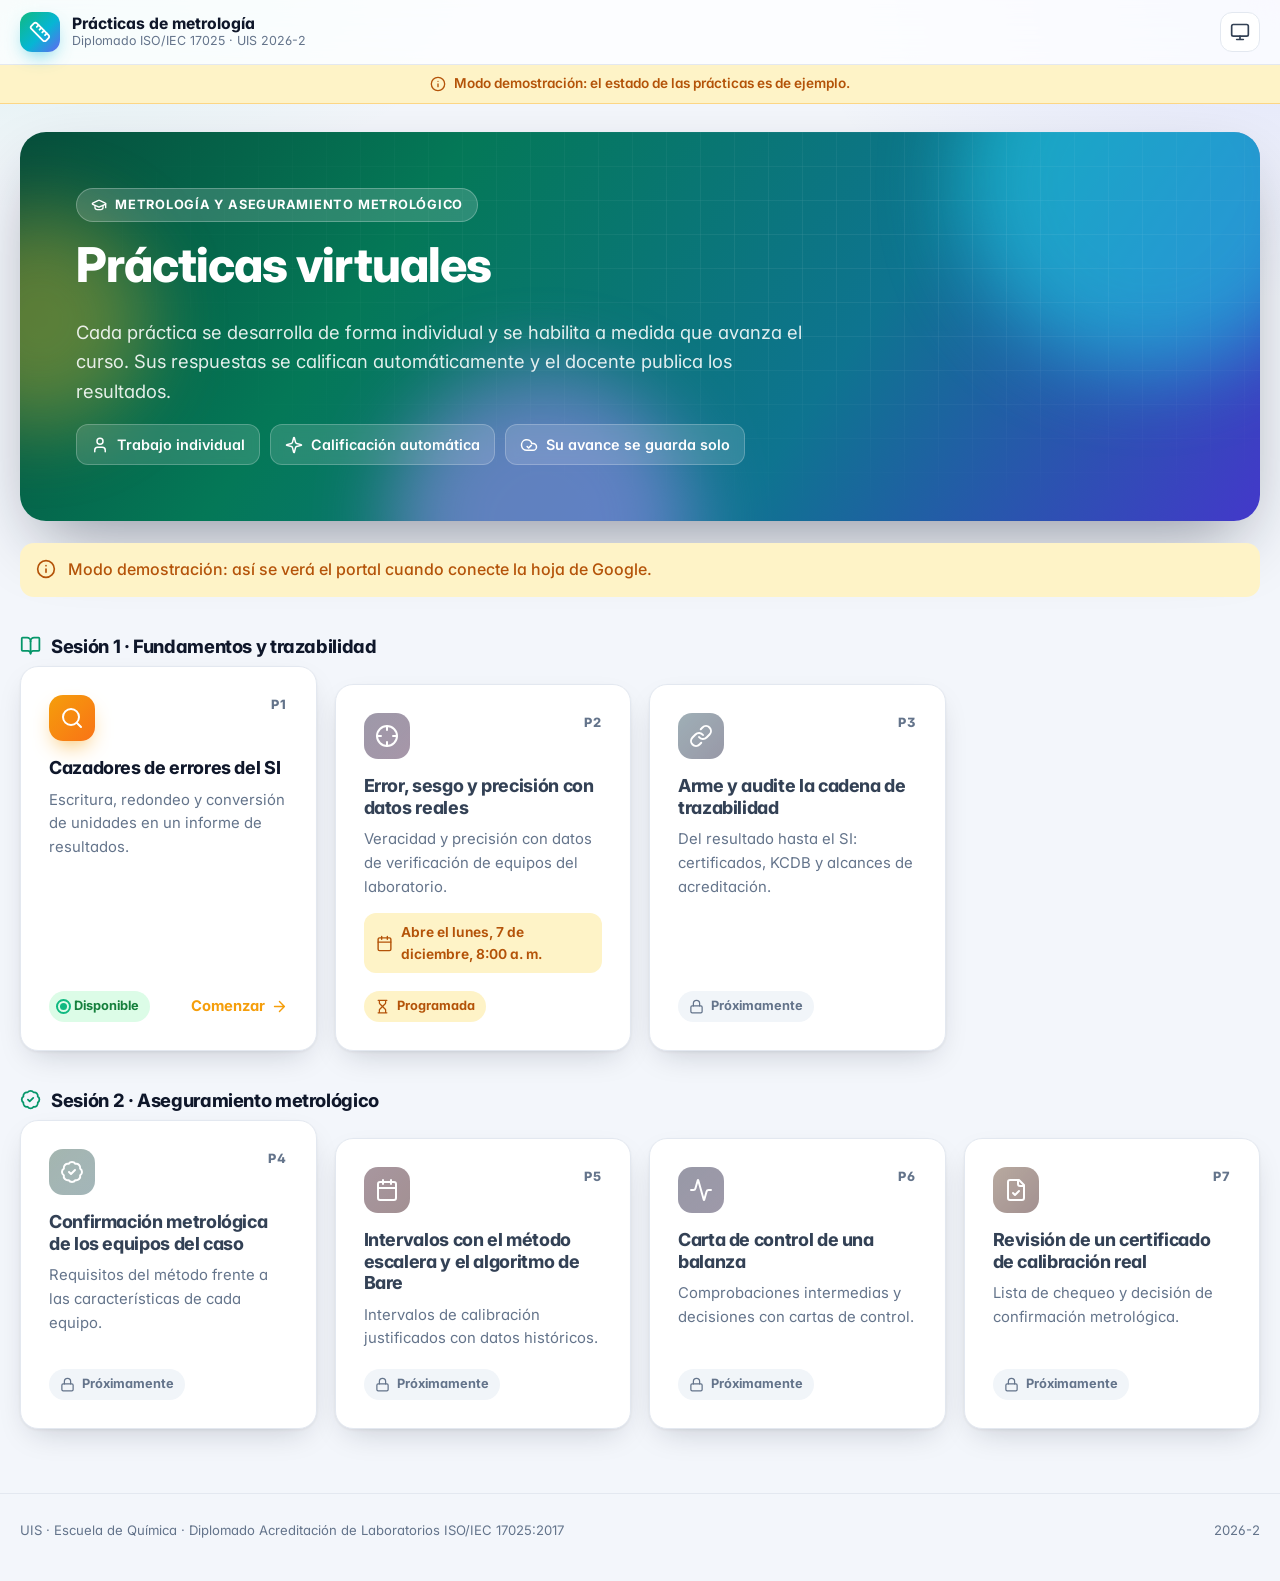
==== index.html @ 63efcc43 "Portal de prácticas y Práctica 1 · Cazadores de errores del SI Página pública del módulo Metrología " ====
<!doctype html>
<html lang="es">
<head>
  <meta charset="utf-8">
  <meta name="viewport" content="width=device-width, initial-scale=1, viewport-fit=cover">
  <title>Prácticas de metrología</title>
  <meta name="description" content="Prácticas virtuales individuales del módulo Metrología y aseguramiento metrológico, Diplomado ISO/IEC 17025 · UIS 2026-2.">
  <meta name="theme-color" content="#0E7490">
  <script>try{var t=JSON.parse(localStorage.getItem('practicas:tema'));if(t==='claro')document.documentElement.setAttribute('data-theme','light');if(t==='oscuro')document.documentElement.setAttribute('data-theme','dark');}catch(e){}</script>
  <link rel="icon" href="data:image/svg+xml,%3Csvg xmlns='http://www.w3.org/2000/svg' viewBox='0 0 32 32'%3E%3Cdefs%3E%3ClinearGradient id='g' x1='0' y1='0' x2='1' y2='1'%3E%3Cstop offset='0' stop-color='%2310B981'/%3E%3Cstop offset='1' stop-color='%236366F1'/%3E%3C/linearGradient%3E%3C/defs%3E%3Crect width='32' height='32' rx='9' fill='url(%23g)'/%3E%3Ctext x='16' y='21.5' font-family='Segoe UI,Arial' font-weight='800' font-size='14' text-anchor='middle' fill='white'%3ESI%3C/text%3E%3C/svg%3E">
  <link rel="preconnect" href="https://fonts.googleapis.com">
  <link rel="preconnect" href="https://fonts.gstatic.com" crossorigin>
  <link rel="stylesheet" href="https://fonts.googleapis.com/css2?family=Inter:wght@400;500;600;700;800&display=swap">
  <link rel="stylesheet" href="assets/estilos.css">
</head>
<body>
  <header class="barra">
    <div class="barra-in">
      <a class="marca" href="./">
        <span class="logo"><i data-icono="regla"></i></span>
        <span class="marca-texto"><b>Prácticas de metrología</b><span>Diplomado ISO/IEC 17025 · UIS 2026-2</span></span>
      </a>
      <div class="acciones-barra">
        <button type="button" class="btn-icono" id="tema"></button>
      </div>
    </div>
  </header>
  <div class="demo" id="aviso-demo" hidden><i data-icono="info"></i> Modo demostración: el estado de las prácticas es de ejemplo.</div>

  <main class="envoltura">
    <section class="hero aparecer">
      <span class="burbuja b1"></span><span class="burbuja b2"></span><span class="burbuja b3"></span><span class="rejilla-fondo"></span>
      <span class="hero-etq"><i data-icono="birrete"></i> Metrología y aseguramiento metrológico</span>
      <h1>Prácticas virtuales</h1>
      <p>Cada práctica se desarrolla de forma individual y se habilita a medida que avanza el curso. Sus respuestas se califican automáticamente y el docente publica los resultados.</p>
      <div class="hero-meta">
        <span><i data-icono="usuario"></i> Trabajo individual</span>
        <span><i data-icono="destellos"></i> Calificación automática</span>
        <span><i data-icono="nube"></i> Su avance se guarda solo</span>
      </div>
    </section>

    <div class="aviso aviso-amarillo aviso-portal aparecer" id="aviso-portal" hidden>
      <span class="ico"><i data-icono="info"></i></span><p id="texto-aviso"></p>
    </div>
    <div class="aviso aviso-error" id="error-portal" hidden>
      <span class="ico"><i data-icono="alerta"></i></span><p id="texto-error"></p>
    </div>

    <section class="grupo-sesion">
      <h2><i data-icono="libro"></i> Sesión 1 · Fundamentos y trazabilidad</h2>
      <div class="rejilla-practicas" id="sesion-1"></div>
    </section>
    <section class="grupo-sesion">
      <h2><i data-icono="insignia"></i> Sesión 2 · Aseguramiento metrológico</h2>
      <div class="rejilla-practicas" id="sesion-2"></div>
    </section>
  </main>

  <footer class="pie">
    <span>UIS · Escuela de Química · Diplomado Acreditación de Laboratorios ISO/IEC 17025:2017</span>
    <span>2026-2</span>
  </footer>

  <script src="config.js"></script>
  <script src="assets/iconos.js"></script>
  <script src="assets/comun.js"></script>
  <script src="assets/portal.js"></script>
</body>
</html>
---- assets/estilos.css ----
/* Prácticas virtuales · Metrología y aseguramiento metrológico (UIS · 2026-2)
   Diseño: sans serif (Inter → Segoe UI → Roboto → Helvetica), paleta vibrante,
   modo claro/oscuro y animaciones que respetan «reducir movimiento». */

/* ---------------------------------------------------------------- Tokens */
:root {
  --fuente: "Inter", "Segoe UI Variable Text", "Segoe UI", Roboto, "Helvetica Neue", Helvetica, Arial, sans-serif;

  --fondo: #F3F6FB;
  --superficie: #FFFFFF;
  --superficie-2: #F1F5F9;
  --superficie-3: #E2E8F0;
  --borde: #E3E8F0;
  --texto: #0F172A;
  --texto-2: #334155;
  --suave: #64748B;

  --marca: #059669;
  --marca-2: #0891B2;
  --gradiente: linear-gradient(135deg, #10B981 0%, #06B6D4 55%, #6366F1 100%);
  --gradiente-hero: linear-gradient(125deg, #064E3B 0%, #047857 30%, #0E7490 65%, #4338CA 100%);

  --ok-fondo: #DCFCE7; --ok-texto: #15803D;
  --mal-fondo: #FFE4E6; --mal-texto: #BE123C;
  --aviso-fondo: #FEF3C7; --aviso-texto: #B45309;
  --info-fondo: #E0F2FE; --info-texto: #0369A1;

  --barra-fondo: rgba(255, 255, 255, .78);
  --sombra-1: 0 1px 2px rgba(15, 23, 42, .06);
  --sombra-2: 0 1px 3px rgba(15, 23, 42, .06), 0 12px 32px -12px rgba(15, 23, 42, .22);
  --sombra-3: 0 30px 70px -20px rgba(15, 23, 42, .45);
  --anillo: 0 0 0 4px rgba(16, 185, 129, .22);

  --radio: 18px;
  --radio-2: 12px;
  --alto-barra: 64px;
  --curva: cubic-bezier(.2, .8, .2, 1);
  color-scheme: light;
}

@media (prefers-color-scheme: dark) {
  :root:not([data-theme="light"]) {
    --fondo: #0A0F1E;
    --superficie: #111933;
    --superficie-2: #18213F;
    --superficie-3: #24305A;
    --borde: #222D52;
    --texto: #E8EDF9;
    --texto-2: #C7D0E6;
    --suave: #93A0C3;
    --marca: #34D399;
    --marca-2: #22D3EE;
    --ok-fondo: rgba(34, 197, 94, .16); --ok-texto: #86EFAC;
    --mal-fondo: rgba(244, 63, 94, .16); --mal-texto: #FDA4AF;
    --aviso-fondo: rgba(245, 158, 11, .16); --aviso-texto: #FCD34D;
    --info-fondo: rgba(14, 165, 233, .16); --info-texto: #7DD3FC;
    --barra-fondo: rgba(10, 15, 30, .72);
    --sombra-1: 0 1px 2px rgba(0, 0, 0, .4);
    --sombra-2: 0 1px 3px rgba(0, 0, 0, .35), 0 14px 34px -14px rgba(0, 0, 0, .7);
    --sombra-3: 0 30px 70px -20px rgba(0, 0, 0, .8);
    color-scheme: dark;
  }
}
:root[data-theme="dark"] {
  --fondo: #0A0F1E;
  --superficie: #111933;
  --superficie-2: #18213F;
  --superficie-3: #24305A;
  --borde: #222D52;
  --texto: #E8EDF9;
  --texto-2: #C7D0E6;
  --suave: #93A0C3;
  --marca: #34D399;
  --marca-2: #22D3EE;
  --ok-fondo: rgba(34, 197, 94, .16); --ok-texto: #86EFAC;
  --mal-fondo: rgba(244, 63, 94, .16); --mal-texto: #FDA4AF;
  --aviso-fondo: rgba(245, 158, 11, .16); --aviso-texto: #FCD34D;
  --info-fondo: rgba(14, 165, 233, .16); --info-texto: #7DD3FC;
  --barra-fondo: rgba(10, 15, 30, .72);
  --sombra-1: 0 1px 2px rgba(0, 0, 0, .4);
  --sombra-2: 0 1px 3px rgba(0, 0, 0, .35), 0 14px 34px -14px rgba(0, 0, 0, .7);
  --sombra-3: 0 30px 70px -20px rgba(0, 0, 0, .8);
  color-scheme: dark;
}

/* Tonos por práctica y por parte */
[data-tono="ambar"] { --c: #F59E0B; --c2: #F97316; }
[data-tono="violeta"] { --c: #8B5CF6; --c2: #D946EF; }
[data-tono="cielo"] { --c: #0EA5E9; --c2: #6366F1; }
[data-tono="esmeralda"] { --c: #10B981; --c2: #06B6D4; }
[data-tono="rosa"] { --c: #EC4899; --c2: #F43F5E; }
[data-tono="indigo"] { --c: #6366F1; --c2: #8B5CF6; }
[data-tono="coral"] { --c: #F97316; --c2: #EF4444; }

/* ------------------------------------------------------------------ Base */
* { box-sizing: border-box; }
html { -webkit-text-size-adjust: 100%; scroll-behavior: smooth; }
body {
  margin: 0; min-height: 100vh;
  font: 400 16px/1.6 var(--fuente);
  font-feature-settings: "cv11", "ss01";
  color: var(--texto);
  background:
    radial-gradient(900px 500px at 0% -10%, rgba(16, 185, 129, .12), transparent 60%),
    radial-gradient(800px 500px at 100% 0%, rgba(99, 102, 241, .12), transparent 60%),
    var(--fondo);
  background-attachment: fixed;
  -webkit-font-smoothing: antialiased;
}
h1, h2, h3, h4 { line-height: 1.2; margin: 0 0 .5em; letter-spacing: -.02em; font-weight: 750; }
h1 { font-size: clamp(1.9rem, 4.2vw, 3rem); font-weight: 800; }
h2 { font-size: clamp(1.25rem, 2.2vw, 1.55rem); }
h3 { font-size: 1.1rem; }
p { margin: 0 0 .9em; }
a { color: var(--marca-2); }
[hidden] { display: none !important; }
.suave { color: var(--suave); }
.peq { font-size: .875rem; }
.num { font-variant-numeric: tabular-nums; }
.sr { position: absolute; width: 1px; height: 1px; overflow: hidden; clip: rect(0 0 0 0); white-space: nowrap; }

.icono { width: 1.15em; height: 1.15em; flex: none; display: block; }
.ico { display: inline-flex; align-items: center; justify-content: center; line-height: 0; }

:focus-visible { outline: none; box-shadow: var(--anillo); }

/* --------------------------------------------------------------- Barra */
.barra {
  position: sticky; top: 0; z-index: 50;
  background: var(--barra-fondo);
  backdrop-filter: saturate(160%) blur(16px);
  -webkit-backdrop-filter: saturate(160%) blur(16px);
  border-bottom: 1px solid var(--borde);
}
.barra-in {
  max-width: 1440px; margin: 0 auto; height: var(--alto-barra);
  display: flex; align-items: center; justify-content: space-between; gap: 12px; padding: 0 20px;
}
.marca { display: flex; align-items: center; gap: 12px; text-decoration: none; color: inherit; min-width: 0; }
.logo {
  width: 40px; height: 40px; border-radius: 12px; flex: none; color: #fff;
  display: grid; place-items: center; background: var(--gradiente);
  box-shadow: 0 8px 20px -8px rgba(6, 182, 212, .8);
}
.logo .icono { width: 22px; height: 22px; }
.marca-texto { display: flex; flex-direction: column; min-width: 0; line-height: 1.2; }
.marca-texto b { font-size: .98rem; font-weight: 750; white-space: nowrap; overflow: hidden; text-overflow: ellipsis; }
.marca-texto span { font-size: .78rem; color: var(--suave); white-space: nowrap; overflow: hidden; text-overflow: ellipsis; }
.acciones-barra { display: flex; align-items: center; gap: 8px; }

.btn-icono {
  width: 40px; height: 40px; border-radius: 12px; border: 1px solid var(--borde);
  background: var(--superficie); color: var(--texto-2); cursor: pointer;
  display: inline-grid; place-items: center; transition: transform .2s var(--curva), background .2s, color .2s;
}
.btn-icono:hover { color: var(--marca); transform: translateY(-1px); }
.btn-icono .icono { width: 20px; height: 20px; }
.btn-icono.girar .icono { animation: girar .5s var(--curva); }

.chip {
  display: inline-flex; align-items: center; gap: 8px; height: 40px; padding: 0 14px;
  border-radius: 999px; background: var(--superficie); border: 1px solid var(--borde);
  font-weight: 600; font-size: .9rem; color: var(--texto-2); white-space: nowrap;
}
.chip .icono { width: 18px; height: 18px; color: var(--marca); }
.chip-reloj { font-variant-numeric: tabular-nums; min-width: 104px; }
.punto-vivo { width: 8px; height: 8px; border-radius: 50%; background: #10B981; position: relative; flex: none; }
.punto-vivo::after {
  content: ""; position: absolute; inset: -4px; border-radius: 50%; border: 2px solid #10B981;
  animation: latido 1.8s ease-out infinite;
}
.guardado { color: var(--suave); }
.guardado.activo .icono { color: var(--marca); animation: pop .4s var(--curva); }

.progreso-global { height: 4px; background: transparent; position: relative; overflow: hidden; }
.progreso-global i {
  position: absolute; inset: 0 auto 0 0; width: 0; background: var(--gradiente);
  transition: width .6s var(--curva); border-radius: 0 4px 4px 0;
}

.demo {
  display: flex; align-items: center; justify-content: center; gap: 8px;
  padding: 8px 16px; font-size: .85rem; font-weight: 600;
  background: var(--aviso-fondo); color: var(--aviso-texto); border-bottom: 1px solid rgba(245, 158, 11, .35);
}
.demo .icono { width: 16px; height: 16px; }

/* --------------------------------------------------------------- Layout */
.envoltura { max-width: 1320px; margin: 0 auto; padding: 28px 20px 64px; }
.envoltura.angosta { max-width: 880px; }
@media (min-width: 1700px) { .envoltura { max-width: 1520px; } }

.tarjeta {
  background: var(--superficie); border: 1px solid var(--borde); border-radius: var(--radio);
  box-shadow: var(--sombra-2); padding: clamp(18px, 2.4vw, 28px);
}
.tarjeta + .tarjeta { margin-top: 18px; }
.tarjeta-cab { display: flex; align-items: center; gap: 14px; margin-bottom: 14px; }
.tarjeta-cab h2, .tarjeta-cab h3 { margin: 0; }
.tarjeta-cab .pts { margin-left: auto; }

.ico-tile {
  width: 46px; height: 46px; border-radius: 14px; flex: none; color: #fff;
  display: grid; place-items: center;
  background: linear-gradient(135deg, var(--c, #10B981), var(--c2, #06B6D4));
  box-shadow: 0 10px 24px -10px var(--c, #10B981);
}
.ico-tile .icono { width: 24px; height: 24px; }
.ico-tile.chico { width: 36px; height: 36px; border-radius: 11px; }
.ico-tile.chico .icono { width: 19px; height: 19px; }

.pts {
  display: inline-flex; align-items: center; gap: 6px; padding: 4px 12px; border-radius: 999px;
  font-weight: 700; font-size: .85rem; color: var(--c, var(--marca));
  background: color-mix(in srgb, var(--c, #10B981) 14%, transparent);
}

.aparecer { animation: aparecer .6s var(--curva) both; animation-delay: calc(var(--i, 0) * 70ms); }

/* ---------------------------------------------------------------- Hero */
.hero {
  position: relative; overflow: hidden; isolation: isolate;
  border-radius: 26px; padding: clamp(26px, 5vw, 56px); color: #fff;
  background: var(--gradiente-hero); box-shadow: var(--sombra-3);
}
.hero .burbuja {
  position: absolute; border-radius: 50%; filter: blur(40px); opacity: .55; z-index: -1;
  animation: flotar 14s ease-in-out infinite alternate;
}
.hero .burbuja.b1 { width: 380px; height: 380px; background: #22D3EE; top: -140px; right: -80px; }
.hero .burbuja.b2 { width: 300px; height: 300px; background: #A78BFA; bottom: -150px; left: 30%; animation-delay: -5s; }
.hero .burbuja.b3 { width: 220px; height: 220px; background: #FBBF24; top: 20%; left: -90px; opacity: .35; animation-delay: -9s; }
.hero .rejilla-fondo {
  position: absolute; inset: 0; z-index: -1; opacity: .18;
  background-image: linear-gradient(rgba(255,255,255,.35) 1px, transparent 1px), linear-gradient(90deg, rgba(255,255,255,.35) 1px, transparent 1px);
  background-size: 34px 34px;
  mask-image: radial-gradient(ellipse at 70% 30%, #000 10%, transparent 70%);
  -webkit-mask-image: radial-gradient(ellipse at 70% 30%, #000 10%, transparent 70%);
}
.hero h1 { color: #fff; max-width: 18ch; }
.hero p { color: rgba(255, 255, 255, .88); font-size: clamp(1rem, 1.6vw, 1.15rem); max-width: 62ch; }
.hero-etq {
  display: inline-flex; align-items: center; gap: 8px; margin-bottom: 14px; padding: 6px 14px;
  border-radius: 999px; font-size: .8rem; font-weight: 700; letter-spacing: .06em; text-transform: uppercase;
  background: rgba(255, 255, 255, .16); border: 1px solid rgba(255, 255, 255, .25);
}
.hero-etq .icono { width: 16px; height: 16px; }
.hero-meta { display: flex; flex-wrap: wrap; gap: 10px; margin-top: 18px; }
.hero-meta span {
  display: inline-flex; align-items: center; gap: 8px; padding: 8px 14px; border-radius: 12px;
  background: rgba(255, 255, 255, .14); border: 1px solid rgba(255, 255, 255, .22);
  font-weight: 600; font-size: .9rem; backdrop-filter: blur(6px);
}
.hero-meta .icono { width: 18px; height: 18px; }

/* ------------------------------------------------------------- Botones */
.btn {
  font: inherit; font-weight: 700; font-size: .98rem; cursor: pointer; border: 1px solid transparent;
  border-radius: 14px; padding: 12px 20px; display: inline-flex; align-items: center; justify-content: center; gap: 10px;
  text-decoration: none; transition: transform .18s var(--curva), box-shadow .2s, filter .2s, background .2s;
  color: var(--texto); background: var(--superficie); border-color: var(--borde);
}
.btn .icono { width: 19px; height: 19px; }
.btn:hover { transform: translateY(-2px); }
.btn:active { transform: translateY(0) scale(.98); }
.btn[disabled] { opacity: .5; cursor: not-allowed; transform: none; }
.btn-primario {
  color: #fff; border-color: transparent; background: var(--gradiente); background-size: 160% 160%;
  box-shadow: 0 14px 30px -12px rgba(6, 182, 212, .75);
}
.btn-primario:hover { background-position: 100% 0; box-shadow: 0 18px 36px -12px rgba(99, 102, 241, .7); }
.btn-primario:hover .icono-mover { transform: translateX(4px); }
.icono-mover { transition: transform .2s var(--curva); }
.btn-peligro { color: #fff; background: linear-gradient(135deg, #F43F5E, #E11D48); border-color: transparent; }
.btn-texto { background: none; border-color: transparent; color: var(--marca-2); padding: 10px 12px; }
.btn-texto:hover { background: var(--superficie-2); }
.btn-grande { padding: 15px 26px; font-size: 1.05rem; border-radius: 16px; }
.btn.cargando { pointer-events: none; }
.btn.cargando::before {
  content: ""; width: 18px; height: 18px; border-radius: 50%; border: 2.5px solid currentColor; border-right-color: transparent;
  animation: girar .7s linear infinite;
}
.btn.cargando .icono { display: none; }
.acciones { display: flex; gap: 12px; flex-wrap: wrap; align-items: center; margin-top: 18px; }

/* ----------------------------------------------------------- Formularios */
.campo { display: block; margin-bottom: 16px; }
.campo > .etq { display: block; font-weight: 650; font-size: .92rem; margin-bottom: 6px; color: var(--texto-2); }
.control { position: relative; }
.control > .ico { position: absolute; left: 14px; top: 50%; transform: translateY(-50%); color: var(--suave); pointer-events: none; transition: color .2s; }
.control > .ico .icono { width: 19px; height: 19px; }
.control:focus-within > .ico { color: var(--marca); }
input[type="text"], input[type="email"], textarea, select {
  width: 100%; font: inherit; color: var(--texto); background: var(--superficie-2);
  border: 1.5px solid transparent; border-radius: 13px; padding: 12px 14px;
  transition: border-color .2s, background .2s, box-shadow .2s;
}
.control > input { padding-left: 46px; }
input:hover, textarea:hover { border-color: var(--borde); }
input:focus, textarea:focus, select:focus { outline: none; border-color: var(--marca); background: var(--superficie); box-shadow: var(--anillo); }
textarea { min-height: 180px; resize: vertical; line-height: 1.55; }
input::placeholder, textarea::placeholder { color: var(--suave); opacity: .8; }

.interruptor { display: flex; gap: 14px; align-items: flex-start; cursor: pointer; margin: 14px 0; font-size: .95rem; }
.interruptor input { position: absolute; opacity: 0; width: 1px; height: 1px; }
.interruptor .riel {
  width: 46px; height: 26px; border-radius: 999px; background: var(--superficie-3); position: relative; flex: none;
  transition: background .25s; margin-top: 1px;
}
.interruptor .riel::after {
  content: ""; position: absolute; top: 3px; left: 3px; width: 20px; height: 20px; border-radius: 50%;
  background: #fff; box-shadow: 0 2px 6px rgba(0, 0, 0, .25); transition: transform .25s var(--curva);
}
.interruptor input:checked + .riel { background: var(--gradiente); }
.interruptor input:checked + .riel::after { transform: translateX(20px); }
.interruptor input:focus-visible + .riel { box-shadow: var(--anillo); }

.aviso {
  display: flex; gap: 12px; align-items: flex-start; border-radius: 14px; padding: 14px 16px; margin: 14px 0;
  background: var(--info-fondo); color: var(--info-texto); font-weight: 500;
}
.aviso > .ico .icono { width: 20px; height: 20px; margin-top: 2px; }
.aviso p { margin: 0; }
.aviso-error { background: var(--mal-fondo); color: var(--mal-texto); }
.aviso-ok { background: var(--ok-fondo); color: var(--ok-texto); }
.aviso-amarillo { background: var(--aviso-fondo); color: var(--aviso-texto); }
.sacudir { animation: sacudir .45s var(--curva); }

/* ------------------------------------------------------------- Portal */
.aviso-portal { margin-top: 22px; }
.grupo-sesion { margin-top: 38px; }
.grupo-sesion > h2 { display: flex; align-items: center; gap: 10px; font-size: 1.15rem; }
.grupo-sesion > h2 .icono { color: var(--marca); }
.rejilla-practicas { display: grid; grid-template-columns: repeat(auto-fill, minmax(290px, 1fr)); gap: 18px; }
.practica {
  position: relative; display: flex; flex-direction: column; gap: 10px; min-height: 230px;
  text-decoration: none; color: inherit; overflow: hidden;
  transition: transform .25s var(--curva), box-shadow .25s, border-color .25s;
}
.practica::before {
  content: ""; position: absolute; inset: 0 0 auto 0; height: 4px;
  background: linear-gradient(90deg, var(--c), var(--c2)); opacity: 0; transition: opacity .25s;
}
a.practica:hover { transform: translateY(-6px); box-shadow: var(--sombra-3); border-color: color-mix(in srgb, var(--c) 50%, var(--borde)); }
a.practica:hover::before { opacity: 1; }
.practica-cab { display: flex; justify-content: space-between; align-items: flex-start; }
.practica-id { font-weight: 800; font-size: .8rem; letter-spacing: .08em; color: var(--suave); }
.practica h3 { font-size: 1.12rem; margin: 6px 0 0; }
.practica p { color: var(--suave); font-size: .93rem; margin: 0; }
.practica-pie { margin-top: auto; display: flex; align-items: center; justify-content: space-between; gap: 10px; padding-top: 8px; }
.practica-fecha {
  display: inline-flex; align-items: center; gap: 8px; margin-top: 4px; padding: 8px 12px; border-radius: 12px;
  font-size: .86rem; font-weight: 650; color: var(--aviso-texto); background: var(--aviso-fondo);
}
.practica-fecha .icono { width: 17px; height: 17px; }
.practica-ir { display: inline-flex; align-items: center; gap: 6px; font-weight: 700; color: var(--c); font-size: .92rem; }
.practica-ir .icono { transition: transform .2s var(--curva); }
a.practica:hover .practica-ir .icono { transform: translateX(4px); }
.practica.inactiva .ico-tile { filter: grayscale(.85); opacity: .7; box-shadow: none; }
.practica.inactiva h3 { color: var(--texto-2); }

.estado {
  display: inline-flex; align-items: center; gap: 7px; padding: 5px 11px; border-radius: 999px;
  font-size: .8rem; font-weight: 700; white-space: nowrap;
}
.estado .icono { width: 15px; height: 15px; }
.estado-abierta { background: var(--ok-fondo); color: var(--ok-texto); }
.estado-abierta .punto-vivo { width: 7px; height: 7px; }
.estado-programada { background: var(--aviso-fondo); color: var(--aviso-texto); }
.estado-proximamente { background: var(--superficie-2); color: var(--suave); }
.estado-cerrada { background: var(--mal-fondo); color: var(--mal-texto); }

.esqueleto {
  min-height: 230px; border-radius: var(--radio); border: 1px solid var(--borde);
  background: linear-gradient(100deg, var(--superficie) 40%, var(--superficie-2) 50%, var(--superficie) 60%);
  background-size: 200% 100%; animation: brillo 1.4s linear infinite;
}

/* ----------------------------------------------------- Portada práctica */
.partes { display: grid; grid-template-columns: repeat(auto-fit, minmax(220px, 1fr)); gap: 16px; margin: 26px 0; }
.parte { display: flex; flex-direction: column; gap: 8px; transition: transform .25s var(--curva), box-shadow .25s; }
.parte:hover { transform: translateY(-4px); box-shadow: var(--sombra-3); }
.parte b { font-size: 1.02rem; }
.parte .suave { font-size: .9rem; }
.parte-cab { display: flex; justify-content: space-between; align-items: center; }
.columnas-inicio { display: grid; grid-template-columns: minmax(0, 1.1fr) minmax(0, .9fr); gap: 22px; align-items: start; }
@media (max-width: 920px) { .columnas-inicio { grid-template-columns: 1fr; } }
.lista-pasos { list-style: none; padding: 0; margin: 0; display: grid; gap: 14px; }
.lista-pasos li { display: flex; gap: 12px; align-items: flex-start; }
.lista-pasos .n {
  width: 28px; height: 28px; border-radius: 9px; flex: none; display: grid; place-items: center;
  font-weight: 800; font-size: .85rem; color: #fff; background: var(--gradiente);
}

/* ------------------------------------------------------- Pasos (pestañas) */
.pasos {
  position: sticky; top: calc(var(--alto-barra) + 4px); z-index: 30;
  display: grid; grid-template-columns: repeat(5, minmax(0, 1fr)); gap: 8px; padding: 8px; margin-bottom: 22px;
  background: var(--barra-fondo); backdrop-filter: blur(14px); -webkit-backdrop-filter: blur(14px);
  border: 1px solid var(--borde); border-radius: 20px; box-shadow: var(--sombra-2);
}
.paso {
  font: inherit; text-align: left; cursor: pointer; border: 0; border-radius: 14px; padding: 10px 12px;
  background: transparent; color: var(--texto-2); display: flex; align-items: center; gap: 12px; min-width: 0;
  position: relative; transition: background .2s, transform .2s var(--curva);
}
.paso:hover { background: var(--superficie-2); }
.paso .ico-tile { width: 38px; height: 38px; border-radius: 11px; transition: transform .3s var(--curva); }
.paso .ico-tile .icono { width: 20px; height: 20px; }
.paso[aria-selected="false"] .ico-tile { background: var(--superficie-3); color: var(--suave); box-shadow: none; }
.paso[aria-selected="true"] { background: color-mix(in srgb, var(--c) 13%, var(--superficie)); color: var(--texto); }
.paso[aria-selected="true"] .ico-tile { transform: scale(1.06) rotate(-4deg); }
.paso-texto { display: flex; flex-direction: column; min-width: 0; line-height: 1.25; }
.paso-texto b { font-size: .93rem; white-space: nowrap; overflow: hidden; text-overflow: ellipsis; }
.paso-texto span { font-size: .78rem; color: var(--suave); white-space: nowrap; }
.paso-barra { position: absolute; left: 12px; right: 12px; bottom: 4px; height: 3px; border-radius: 3px; background: var(--superficie-3); overflow: hidden; }
.paso-barra i { display: block; height: 100%; width: 0; background: linear-gradient(90deg, var(--c), var(--c2)); transition: width .5s var(--curva); }

@media (max-width: 1100px) {
  .paso-texto span { display: none; }
}
@media (max-width: 760px) {
  .pasos {
    position: fixed; top: auto; bottom: 0; left: 0; right: 0; margin: 0; border-radius: 20px 20px 0 0;
    padding: 6px 6px calc(6px + env(safe-area-inset-bottom)); gap: 2px; border-bottom: 0;
  }
  .paso { flex-direction: column; gap: 4px; padding: 6px 2px 10px; text-align: center; align-items: center; }
  .paso .ico-tile { width: 34px; height: 34px; }
  .paso-texto b { font-size: .7rem; }
  .paso-letra { display: none; }
  .paso-barra { left: 18%; right: 18%; bottom: 3px; }
  body.con-pasos { padding-bottom: 90px; }
}

.panel { animation: entrarPanel .45s var(--curva) both; }

/* ------------------------------------------------------- Informe (parte A) */
.rejilla-a { display: grid; grid-template-columns: minmax(0, 1.45fr) minmax(320px, 1fr); gap: 22px; align-items: start; }
.rejilla-a .lateral { position: sticky; top: calc(var(--alto-barra) + 96px); max-height: calc(100vh - var(--alto-barra) - 116px); overflow: auto; }
@media (max-width: 1180px) {
  .rejilla-a { grid-template-columns: 1fr; }
  .rejilla-a .lateral { position: static; max-height: none; }
}

.documento { padding: 0; overflow: hidden; }
.doc-cab {
  display: flex; justify-content: space-between; gap: 16px; flex-wrap: wrap; align-items: flex-start;
  padding: 22px clamp(18px, 3vw, 30px); border-bottom: 1px solid var(--borde);
  background: linear-gradient(135deg, color-mix(in srgb, #10B981 10%, var(--superficie)), color-mix(in srgb, #6366F1 10%, var(--superficie)));
}
.doc-cab .doc-titulo { display: flex; gap: 14px; align-items: center; }
.doc-cab h2 { font-size: 1.05rem; letter-spacing: .02em; margin: 0; }
.doc-cab p { margin: 2px 0 0; font-size: .86rem; color: var(--suave); }
.sello {
  display: inline-flex; align-items: center; gap: 6px; font-size: .75rem; font-weight: 700; color: var(--aviso-texto);
  background: var(--aviso-fondo); border-radius: 999px; padding: 5px 11px;
}
.sello .icono { width: 14px; height: 14px; }
.doc-cuerpo { padding: 6px clamp(18px, 3vw, 30px) 24px; }
.doc-seccion { margin-top: 18px; }
.doc-seccion h4 {
  display: flex; align-items: center; gap: 8px; font-size: .76rem; font-weight: 800; letter-spacing: .09em;
  text-transform: uppercase; color: var(--suave); margin: 0 0 6px;
}
.doc-seccion h4::after { content: ""; flex: 1; height: 1px; background: var(--borde); }
.doc-fila { display: grid; grid-template-columns: minmax(0, 1.2fr) minmax(0, 1fr); gap: 12px; padding: 8px 0; border-bottom: 1px dashed var(--borde); align-items: center; }
.doc-fila:last-child { border-bottom: 0; }
.doc-fila .etq { color: var(--texto-2); font-size: .95rem; }
.doc-tabla { width: 100%; border-collapse: collapse; font-size: .95rem; }
.doc-tabla th { text-align: left; font-size: .72rem; text-transform: uppercase; letter-spacing: .07em; color: var(--suave); padding: 8px 6px; border-bottom: 1px solid var(--borde); }
.doc-tabla td { padding: 9px 6px; border-bottom: 1px dashed var(--borde); vertical-align: middle; }
.doc-tabla tr:last-child td { border-bottom: 0; }
.doc-pie { margin-top: 18px; display: flex; gap: 10px; font-size: .84rem; color: var(--suave); background: var(--superficie-2); border-radius: 12px; padding: 12px 14px; }
.doc-pie .icono { width: 18px; height: 18px; margin-top: 2px; color: var(--marca-2); }
@media (max-width: 600px) {
  .doc-fila { grid-template-columns: 1fr; gap: 2px; }
  .doc-fila .etq { font-size: .85rem; color: var(--suave); }
  .doc-tabla thead { display: none; }
  .doc-tabla tr { display: grid; grid-template-columns: 1fr; padding: 8px 0; border-bottom: 1px dashed var(--borde); }
  .doc-tabla td { border: 0; padding: 2px 0; }
  .doc-tabla td:first-child { font-size: .85rem; color: var(--suave); }
  .doc-tabla td:last-child { font-size: .82rem; color: var(--suave); }
}

.valor {
  font: inherit; font-size: 1.04rem; font-weight: 600; color: var(--texto); cursor: pointer;
  display: inline-flex; align-items: center; gap: 8px; padding: 4px 10px; margin: -4px -10px;
  border: 1.5px dashed transparent; border-radius: 10px; background: transparent;
  font-variant-numeric: lining-nums; transition: background .2s, border-color .2s, transform .2s var(--curva);
}
.valor:hover { border-color: color-mix(in srgb, #F59E0B 70%, transparent); background: color-mix(in srgb, #F59E0B 10%, transparent); transform: translateY(-1px); }
.valor .lupa { width: 16px; height: 16px; opacity: 0; color: #F59E0B; transition: opacity .2s; }
.valor:hover .lupa { opacity: 1; }
.valor.marcado { background: color-mix(in srgb, #F59E0B 18%, transparent); border: 1.5px solid #F59E0B; animation: pop .35s var(--curva); }
.valor.marcado .lupa { display: none; }
.valor-num {
  min-width: 22px; height: 22px; border-radius: 999px; padding: 0 6px; display: inline-grid; place-items: center;
  font-size: .72rem; font-weight: 800; color: #fff; background: linear-gradient(135deg, #F59E0B, #F97316);
}

/* Lista de errores */
.lista-errores { list-style: none; margin: 0; padding: 0; display: grid; gap: 10px; }
.error-item {
  display: grid; grid-template-columns: auto minmax(0, 1fr) auto; gap: 12px; align-items: center;
  padding: 12px; border-radius: 14px; background: var(--superficie-2); animation: aparecer .35s var(--curva) both;
}
.error-item .valor-num { width: 28px; height: 28px; font-size: .8rem; }
.error-item .campo-nombre { font-size: .8rem; color: var(--suave); white-space: nowrap; overflow: hidden; text-overflow: ellipsis; }
.cambio { display: flex; flex-wrap: wrap; align-items: center; gap: 6px; font-weight: 650; }
.cambio .antes { text-decoration: line-through; text-decoration-color: #F43F5E; color: var(--suave); font-weight: 500; }
.cambio .icono { width: 15px; height: 15px; color: var(--suave); }
.cambio .despues { color: var(--ok-texto); }
.botones-item { display: flex; gap: 4px; }
.botones-item .btn-icono { width: 34px; height: 34px; border-radius: 10px; }
.botones-item .btn-icono .icono { width: 17px; height: 17px; }
.regla-pill {
  display: inline-flex; align-items: center; padding: 2px 9px; border-radius: 999px; font-size: .75rem; font-weight: 800;
  color: #fff; background: linear-gradient(135deg, #8B5CF6, #6366F1); cursor: help;
}
.vacio { display: grid; place-items: center; text-align: center; gap: 8px; padding: 26px 12px; color: var(--suave); }
.vacio .icono { width: 40px; height: 40px; color: var(--superficie-3); }
.contador-errores { display: inline-flex; align-items: baseline; gap: 6px; }
.contador-errores b { font-size: 1.6rem; line-height: 1; color: #F59E0B; }

/* ------------------------------------------------------ Ejercicios (B, C) */
.ejercicios { display: grid; gap: 18px; }
.ejercicios > .tarjeta + .tarjeta { margin-top: 0; }
.ejercicios, #panel-D > .tarjeta, #panel-R > .tarjeta, #panel-B > .navegacion, #panel-C > .navegacion, #panel-D > .navegacion {
  max-width: 1080px; margin-left: auto; margin-right: auto;
}
.valor .lupa .icono { width: 16px; height: 16px; }
.navegacion { margin-top: 24px; }
.ejercicio-cab { display: flex; align-items: center; gap: 12px; margin-bottom: 10px; }
.ejercicio-cab h3 { margin: 0; }
.ejercicio-cab .pts { margin-left: auto; }
.enunciado { font-size: 1.02rem; color: var(--texto-2); }
.dato {
  display: inline-block; font-weight: 750; color: var(--texto); padding: 1px 8px; border-radius: 8px; white-space: nowrap;
  background: color-mix(in srgb, var(--c, #10B981) 14%, transparent); font-variant-numeric: tabular-nums;
}
.respuesta { display: grid; grid-template-columns: minmax(0, 1fr) minmax(0, 300px) 28px; gap: 10px 14px; align-items: center; margin: 10px 0; }
.respuesta.ancha { grid-template-columns: minmax(0, 1fr) minmax(0, 420px) 28px; }
.respuesta > label { font-weight: 600; color: var(--texto-2); }
.grupo-entrada { display: flex; align-items: stretch; border-radius: 13px; background: var(--superficie-2); border: 1.5px solid transparent; transition: border-color .2s, box-shadow .2s, background .2s; }
.grupo-entrada:focus-within { border-color: var(--c, var(--marca)); box-shadow: 0 0 0 4px color-mix(in srgb, var(--c, #10B981) 22%, transparent); background: var(--superficie); }
.grupo-entrada input { background: transparent; border: 0; box-shadow: none !important; font-variant-numeric: tabular-nums; font-weight: 600; }
.grupo-entrada .unidad { display: grid; place-items: center; padding: 0 14px; color: var(--suave); font-weight: 650; border-left: 1px solid var(--borde); white-space: nowrap; }
.estado-campo { width: 26px; height: 26px; border-radius: 50%; display: grid; place-items: center; color: transparent; transition: all .3s var(--curva); transform: scale(.4); }
.estado-campo .icono { width: 15px; height: 15px; }
.estado-campo.lleno { color: #fff; background: #10B981; transform: scale(1); }
@media (max-width: 640px) {
  .respuesta, .respuesta.ancha { grid-template-columns: minmax(0, 1fr) 28px; }
  .respuesta > label { grid-column: 1 / -1; }
}

.simbolos { display: flex; flex-wrap: wrap; gap: 6px; align-items: center; margin: 12px 0 4px; }
.simbolos-etq { display: inline-flex; align-items: center; gap: 6px; font-size: .8rem; font-weight: 700; color: var(--suave); margin-right: 4px; }
.simbolos-etq .icono { width: 16px; height: 16px; }
.simbolo {
  font: inherit; font-size: 1.05rem; font-weight: 600; min-width: 42px; height: 38px; padding: 0 10px; cursor: pointer;
  border-radius: 11px; border: 1px solid var(--borde); background: var(--superficie); color: var(--texto);
  transition: transform .15s var(--curva), background .2s, border-color .2s;
}
.simbolo:hover { transform: translateY(-2px); border-color: var(--marca); color: var(--marca); }
.simbolo:active { transform: scale(.92); }

/* ---------------------------------------------------------- Reflexión */
.contador-texto { display: flex; justify-content: space-between; gap: 10px; align-items: center; margin-top: 8px; font-size: .85rem; color: var(--suave); }
.medidor { flex: 1; max-width: 260px; height: 6px; border-radius: 6px; background: var(--superficie-3); overflow: hidden; }
.medidor i { display: block; height: 100%; width: 0; background: linear-gradient(90deg, #EC4899, #8B5CF6); transition: width .3s; }

/* ----------------------------------------------------------- Revisión */
.revision { display: grid; grid-template-columns: 220px minmax(0, 1fr); gap: 28px; align-items: center; }
@media (max-width: 760px) { .revision { grid-template-columns: 1fr; justify-items: center; } }
.anillo { position: relative; width: 190px; height: 190px; }
.anillo svg { width: 100%; height: 100%; transform: rotate(-90deg); }
.anillo circle { fill: none; stroke-width: 14; }
.anillo .pista { stroke: var(--superficie-3); }
.anillo .arco { stroke: url(#degradado-anillo); stroke-linecap: round; transition: stroke-dashoffset 1s var(--curva); }
.anillo .centro { position: absolute; inset: 0; display: grid; place-items: center; text-align: center; }
.anillo .centro b { display: block; font-size: 2.4rem; line-height: 1; font-weight: 800; font-variant-numeric: tabular-nums; }
.anillo .centro span { font-size: .8rem; color: var(--suave); }
.checklist { list-style: none; padding: 0; margin: 0; display: grid; gap: 10px; width: 100%; }
.checklist li {
  display: flex; gap: 14px; align-items: center; padding: 12px 14px; border-radius: 14px; background: var(--superficie-2);
  animation: aparecer .4s var(--curva) both; animation-delay: calc(var(--i, 0) * 70ms);
}
.checklist .estado-icono { width: 34px; height: 34px; border-radius: 10px; display: grid; place-items: center; flex: none; }
.checklist .estado-icono .icono { width: 19px; height: 19px; }
.checklist .bien .estado-icono { background: var(--ok-fondo); color: var(--ok-texto); }
.checklist .falta .estado-icono { background: var(--aviso-fondo); color: var(--aviso-texto); }
.checklist b { display: block; }
.checklist small { color: var(--suave); }

/* --------------------------------------------------- Envío y resultados */
.exito { text-align: center; padding-top: 30px; }
.check-animado { width: 104px; height: 104px; margin: 0 auto 12px; }
.check-animado circle { fill: none; stroke: url(#degradado-anillo); stroke-width: 6; stroke-dasharray: 300; stroke-dashoffset: 300; animation: trazo .8s var(--curva) forwards; }
.check-animado path { fill: none; stroke: #10B981; stroke-width: 7; stroke-linecap: round; stroke-linejoin: round; stroke-dasharray: 80; stroke-dashoffset: 80; animation: trazo .5s .6s var(--curva) forwards; }
.codigo {
  display: inline-flex; align-items: center; gap: 14px; margin: 14px 0 6px; padding: 16px 22px; border-radius: 18px;
  font: 800 clamp(2rem, 7vw, 2.8rem)/1 var(--fuente); letter-spacing: .22em; font-variant-numeric: tabular-nums;
  background: var(--superficie); border: 2px solid transparent;
  background-image: linear-gradient(var(--superficie), var(--superficie)), var(--gradiente);
  background-origin: border-box; background-clip: padding-box, border-box; box-shadow: var(--sombra-2);
}

.resultado-cab { display: grid; grid-template-columns: 200px minmax(0, 1fr); gap: 28px; align-items: center; }
@media (max-width: 700px) { .resultado-cab { grid-template-columns: 1fr; justify-items: center; text-align: center; } }
.barras { display: grid; gap: 14px; width: 100%; }
.barra-parte .fila { display: flex; justify-content: space-between; font-weight: 650; font-size: .92rem; margin-bottom: 6px; gap: 10px; }
.barra-parte .fila span:first-child { display: inline-flex; align-items: center; gap: 8px; }
.barra-parte .fila .icono { width: 17px; height: 17px; color: var(--c); }
.barra-parte .pista { height: 10px; border-radius: 10px; background: var(--superficie-3); overflow: hidden; }
.barra-parte .pista i { display: block; height: 100%; width: 0; border-radius: 10px; background: linear-gradient(90deg, var(--c), var(--c2)); transition: width 1s var(--curva); }

.acordeon { border: 1px solid var(--borde); border-radius: 16px; margin-top: 14px; overflow: hidden; background: var(--superficie); }
.acordeon summary {
  list-style: none; cursor: pointer; display: flex; align-items: center; gap: 12px; padding: 14px 16px; font-weight: 700;
}
.acordeon summary::-webkit-details-marker { display: none; }
.acordeon summary .flecha-acordeon { margin-left: auto; transition: transform .25s var(--curva); color: var(--suave); }
.acordeon[open] summary .flecha-acordeon { transform: rotate(180deg); }
.acordeon .items { padding: 0 16px 14px; display: grid; gap: 10px; }
.item-res { display: grid; grid-template-columns: 30px minmax(0, 1fr) auto; gap: 12px; padding: 12px; border-radius: 12px; background: var(--superficie-2); }
.item-res .marca-res { width: 30px; height: 30px; border-radius: 9px; display: grid; place-items: center; }
.item-res .marca-res .icono { width: 17px; height: 17px; }
.item-res.bien .marca-res { background: var(--ok-fondo); color: var(--ok-texto); }
.item-res.mal .marca-res { background: var(--mal-fondo); color: var(--mal-texto); }
.item-res.parcial .marca-res { background: var(--aviso-fondo); color: var(--aviso-texto); }
.item-res .desc { font-weight: 650; }
.item-res .comp { font-size: .88rem; color: var(--texto-2); margin-top: 4px; display: grid; gap: 2px; }
.item-res .expl { font-size: .84rem; color: var(--suave); margin-top: 6px; }
.item-res .ptsitem { font-weight: 800; font-variant-numeric: tabular-nums; white-space: nowrap; }

/* ------------------------------------------------------------ Diálogo */
dialog.modal {
  border: 0; padding: 0; border-radius: 24px; width: min(640px, calc(100vw - 24px)); max-height: calc(100vh - 24px);
  background: var(--superficie); color: var(--texto); box-shadow: var(--sombra-3);
}
dialog.modal { overflow: hidden; }
dialog.modal > form { display: flex; flex-direction: column; max-height: calc(100vh - 24px); max-height: calc(100dvh - 24px); }
dialog.modal .modal-cuerpo { overflow: auto; overscroll-behavior: contain; }
dialog.modal[open] { animation: subir .35s var(--curva); }
dialog.modal::backdrop { background: rgba(8, 12, 28, .55); backdrop-filter: blur(6px); }
.modal-cab { display: flex; align-items: center; gap: 14px; padding: 20px 22px 0; }
.modal-cab h3 { margin: 0; font-size: 1.12rem; }
.modal-cab .btn-icono { margin-left: auto; }
.modal-cuerpo { padding: 16px 22px 8px; }
.modal-pie { display: flex; gap: 10px; flex-wrap: wrap; justify-content: flex-end; padding: 12px 22px 22px; }
.original {
  display: flex; align-items: center; gap: 12px; font-size: 1.5rem; font-weight: 700; padding: 12px 16px; border-radius: 14px;
  background: color-mix(in srgb, #F59E0B 12%, var(--superficie-2)); margin-bottom: 16px; word-break: break-word;
}
.original .icono { width: 22px; height: 22px; color: #F59E0B; }
.reglas-grid { display: grid; grid-template-columns: repeat(2, minmax(0, 1fr)); gap: 8px; margin-bottom: 16px; }
@media (max-width: 520px) { .reglas-grid { grid-template-columns: 1fr; } }
.regla-opcion { position: relative; cursor: pointer; }
.regla-opcion input { position: absolute; opacity: 0; }
.regla-opcion span {
  display: flex; gap: 10px; align-items: center; padding: 9px 12px; border-radius: 12px; font-size: .86rem; line-height: 1.3;
  border: 1.5px solid var(--borde); background: var(--superficie); transition: all .18s var(--curva);
}
.regla-opcion span b {
  min-width: 34px; text-align: center; font-size: .75rem; padding: 3px 6px; border-radius: 8px; color: var(--suave); background: var(--superficie-2);
}
.regla-opcion:hover span { border-color: #8B5CF6; transform: translateY(-1px); }
.regla-opcion input:checked + span { border-color: #8B5CF6; background: color-mix(in srgb, #8B5CF6 12%, var(--superficie)); }
.regla-opcion input:checked + span b { color: #fff; background: linear-gradient(135deg, #8B5CF6, #6366F1); }
.regla-opcion input:focus-visible + span { box-shadow: 0 0 0 4px rgba(139, 92, 246, .3); }

/* ------------------------------------------------------- Cajón de apoyo */
.cajon-fondo { position: fixed; inset: 0; background: rgba(8, 12, 28, .5); backdrop-filter: blur(4px); z-index: 70; opacity: 0; pointer-events: none; transition: opacity .3s; }
.cajon {
  position: fixed; top: 0; right: 0; bottom: 0; z-index: 71; width: min(440px, 100vw); overflow: auto;
  background: var(--superficie); box-shadow: var(--sombra-3); padding: 22px; transform: translateX(105%);
  transition: transform .35s var(--curva);
}
.cajon.abierto { transform: none; }
.cajon.abierto + .cajon-fondo, .cajon-fondo.visible { opacity: 1; pointer-events: auto; }
.cajon-cab { display: flex; align-items: center; gap: 12px; margin-bottom: 8px; }
.cajon-cab h2 { margin: 0; font-size: 1.2rem; }
.cajon-cab .btn-icono { margin-left: auto; }
.cajon h3 { display: flex; align-items: center; gap: 8px; font-size: .95rem; margin: 22px 0 10px; }
.cajon h3 .icono { color: var(--marca); }
.reglas-apoyo { display: grid; gap: 8px; }
.reglas-apoyo div { display: grid; grid-template-columns: 44px minmax(0, 1fr); gap: 10px; padding: 10px; border-radius: 12px; background: var(--superficie-2); font-size: .86rem; }
.reglas-apoyo b { font-weight: 800; color: #8B5CF6; }
.reglas-apoyo small { display: block; color: var(--suave); }
.tabla-mini { width: 100%; border-collapse: collapse; font-size: .86rem; }
.tabla-mini td { padding: 8px 6px; border-bottom: 1px solid var(--borde); }
.tabla-mini td:last-child { text-align: right; font-weight: 650; font-variant-numeric: tabular-nums; }
.tips-redondeo { display: grid; gap: 8px; font-size: .86rem; }
.tips-redondeo div { padding: 10px 12px; border-radius: 12px; background: var(--superficie-2); }

/* ------------------------------------------------- Toasts y tooltips */
#toasts { position: fixed; left: 50%; bottom: 24px; transform: translateX(-50%); z-index: 90; display: grid; gap: 10px; justify-items: center; pointer-events: none; }
@media (max-width: 760px) { #toasts { bottom: 100px; } }
.toast {
  display: flex; align-items: center; gap: 10px; padding: 12px 18px; border-radius: 14px; font-weight: 650; font-size: .92rem;
  background: #0F172A; color: #F8FAFC; box-shadow: var(--sombra-3); animation: entrarToast .35s var(--curva) both;
}
.toast .icono { width: 19px; height: 19px; }
.toast-exito .icono { color: #34D399; }
.toast-error .icono { color: #FB7185; }
.toast-aviso .icono { color: #FBBF24; }
.toast-info .icono { color: #38BDF8; }
.toast.saliendo { animation: salirToast .35s var(--curva) forwards; }
:root[data-theme="dark"] .toast { background: #F8FAFC; color: #0F172A; }
@media (prefers-color-scheme: dark) { :root:not([data-theme="light"]) .toast { background: #F8FAFC; color: #0F172A; } }

#tooltip {
  position: fixed; z-index: 100; max-width: 280px; padding: 7px 11px; border-radius: 10px; pointer-events: none;
  font-size: .8rem; font-weight: 600; line-height: 1.35; color: #F8FAFC; background: #0F172A; box-shadow: var(--sombra-2);
  opacity: 0; transform: translateY(4px) scale(.97); transition: opacity .15s, transform .15s var(--curva);
}
#tooltip.abajo { transform: translateY(-4px) scale(.97); }
#tooltip.visible { opacity: 1; transform: none; }
:root[data-theme="dark"] #tooltip { background: #E2E8F0; color: #0F172A; }
@media (prefers-color-scheme: dark) { :root:not([data-theme="light"]) #tooltip { background: #E2E8F0; color: #0F172A; } }

.confeti { position: fixed; inset: 0; pointer-events: none; z-index: 95; overflow: hidden; }
.confeti i { position: absolute; top: -20px; border-radius: 2px; animation: caer linear forwards; }

/* ----------------------------------------------------------- Bloqueo */
.bloqueo { text-align: center; padding: clamp(28px, 5vw, 48px); }
.bloqueo .ico-tile { width: 72px; height: 72px; border-radius: 22px; margin: 0 auto 16px; }
.bloqueo .ico-tile .icono { width: 34px; height: 34px; }

footer.pie {
  max-width: 1320px; margin: 0 auto; padding: 26px 20px 40px; display: flex; flex-wrap: wrap; gap: 10px 20px;
  justify-content: space-between; color: var(--suave); font-size: .82rem; border-top: 1px solid var(--borde);
}

/* --------------------------------------------------------- Animaciones */
@keyframes aparecer { from { opacity: 0; transform: translateY(14px); } to { opacity: 1; transform: none; } }
@keyframes entrarPanel { from { opacity: 0; transform: translateY(10px) scale(.995); } to { opacity: 1; transform: none; } }
@keyframes pop { 0% { transform: scale(.85); } 60% { transform: scale(1.08); } 100% { transform: scale(1); } }
@keyframes latido { 0% { transform: scale(.6); opacity: .9; } 100% { transform: scale(2.2); opacity: 0; } }
@keyframes brillo { to { background-position: -200% 0; } }
@keyframes flotar { from { transform: translate(0, 0) scale(1); } to { transform: translate(40px, 30px) scale(1.15); } }
@keyframes sacudir { 0%, 100% { transform: none; } 20%, 60% { transform: translateX(-6px); } 40%, 80% { transform: translateX(6px); } }
@keyframes girar { to { transform: rotate(360deg); } }
@keyframes caer { to { transform: translate(var(--x), 110vh) rotate(var(--r)); } }
@keyframes trazo { to { stroke-dashoffset: 0; } }
@keyframes subir { from { opacity: 0; transform: translateY(30px) scale(.97); } to { opacity: 1; transform: none; } }
@keyframes entrarToast { from { opacity: 0; transform: translateY(16px) scale(.95); } to { opacity: 1; transform: none; } }
@keyframes salirToast { to { opacity: 0; transform: translateY(10px) scale(.95); } }

@media (prefers-reduced-motion: reduce) {
  *, *::before, *::after { animation-duration: .01ms !important; animation-iteration-count: 1 !important; transition-duration: .01ms !important; scroll-behavior: auto !important; }
}

/* ------------------------------------------------------- Responsivo */
@media (max-width: 760px) {
  :root { --alto-barra: 58px; }
  .barra-in { padding: 0 12px; gap: 8px; }
  .marca-texto span { display: none; }
  .logo { width: 36px; height: 36px; }
  .chip { height: 36px; padding: 0 10px; font-size: .85rem; }
  .chip-reloj { min-width: 0; }
  .btn-icono { width: 36px; height: 36px; }
  .envoltura { padding: 18px 14px 48px; }
  .hero { border-radius: 20px; }
}
@media (max-width: 420px) {
  .guardado .txt { display: none; }
  .guardado { padding: 0 10px; }
}

@media print {
  .barra, .pasos, .cajon, .cajon-fondo, #toasts, .acciones, .simbolos { display: none !important; }
  body { background: #fff; }
}
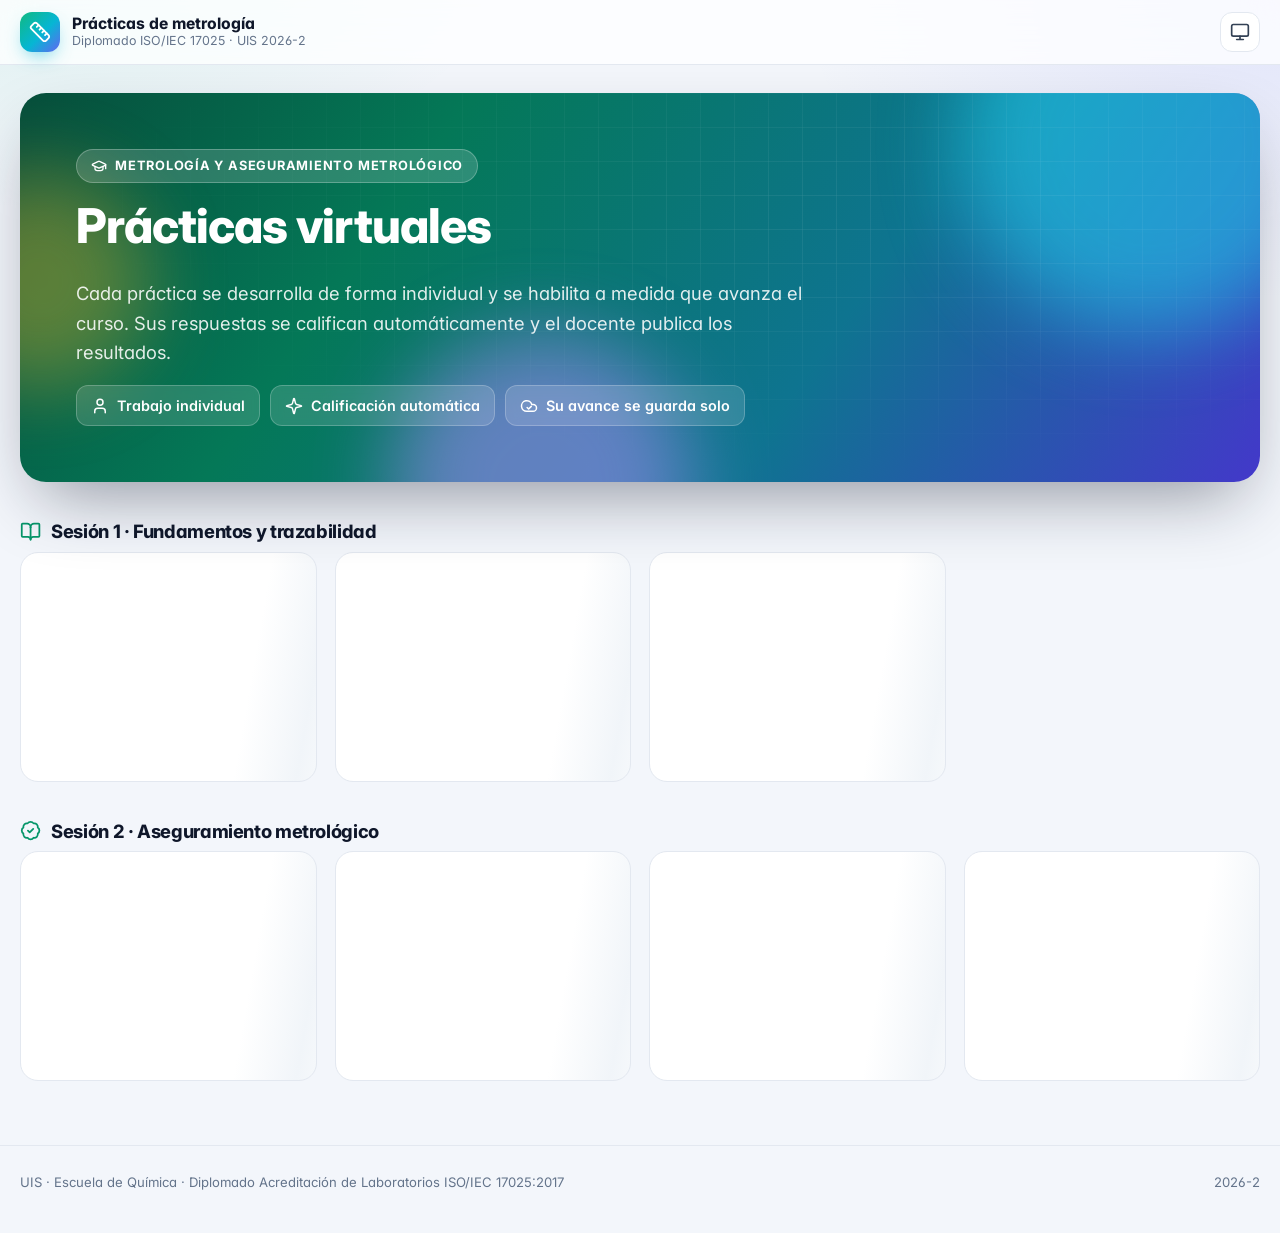
==== commit ac4357f7: "Semestre y fechas de los ejercicios desde la configuración de la hoja - El semestre del portal y del" ====
--- a/index.html
+++ b/index.html
@@ -4,7 +4,7 @@
   <meta charset="utf-8">
   <meta name="viewport" content="width=device-width, initial-scale=1, viewport-fit=cover">
   <title>Prácticas de metrología</title>
-  <meta name="description" content="Prácticas virtuales individuales del módulo Metrología y aseguramiento metrológico, Diplomado ISO/IEC 17025 · UIS 2026-2.">
+  <meta name="description" content="Prácticas virtuales individuales del módulo Metrología y aseguramiento metrológico, Diplomado ISO/IEC 17025 · UIS.">
   <meta name="theme-color" content="#0E7490">
   <script>try{var t=JSON.parse(localStorage.getItem('practicas:tema'));if(t==='claro')document.documentElement.setAttribute('data-theme','light');if(t==='oscuro')document.documentElement.setAttribute('data-theme','dark');}catch(e){}</script>
   <link rel="icon" href="data:image/svg+xml,%3Csvg xmlns='http://www.w3.org/2000/svg' viewBox='0 0 32 32'%3E%3Cdefs%3E%3ClinearGradient id='g' x1='0' y1='0' x2='1' y2='1'%3E%3Cstop offset='0' stop-color='%2310B981'/%3E%3Cstop offset='1' stop-color='%236366F1'/%3E%3C/linearGradient%3E%3C/defs%3E%3Crect width='32' height='32' rx='9' fill='url(%23g)'/%3E%3Ctext x='16' y='21.5' font-family='Segoe UI,Arial' font-weight='800' font-size='14' text-anchor='middle' fill='white'%3ESI%3C/text%3E%3C/svg%3E">
@@ -18,7 +18,7 @@
     <div class="barra-in">
       <a class="marca" href="./">
         <span class="logo"><i data-icono="regla"></i></span>
-        <span class="marca-texto"><b>Prácticas de metrología</b><span>Diplomado ISO/IEC 17025 · UIS 2026-2</span></span>
+        <span class="marca-texto"><b>Prácticas de metrología</b><span>Diplomado ISO/IEC 17025 · UIS <span data-edicion></span></span></span>
       </a>
       <div class="acciones-barra">
         <button type="button" class="btn-icono" id="tema"></button>
@@ -59,7 +59,7 @@
 
   <footer class="pie">
     <span>UIS · Escuela de Química · Diplomado Acreditación de Laboratorios ISO/IEC 17025:2017</span>
-    <span>2026-2</span>
+    <span data-edicion></span>
   </footer>
 
   <script src="config.js"></script>
--- a/assets/estilos.css
+++ b/assets/estilos.css
@@ -1,4 +1,4 @@
-/* Prácticas virtuales · Metrología y aseguramiento metrológico (UIS · 2026-2)
+/* Prácticas virtuales · Metrología y aseguramiento metrológico (UIS)
    Diseño: sans serif (Inter → Segoe UI → Roboto → Helvetica), paleta vibrante,
    modo claro/oscuro y animaciones que respetan «reducir movimiento». */
 
@@ -459,8 +459,8 @@
 .doc-cuerpo { padding: 6px clamp(18px, 3vw, 30px) 24px; }
 .doc-seccion { margin-top: 18px; }
 .doc-seccion h4 {
-  display: flex; align-items: center; gap: 8px; font-size: .76rem; font-weight: 800; letter-spacing: .09em;
-  text-transform: uppercase; color: var(--suave); margin: 0 0 6px;
+  display: flex; align-items: center; gap: 8px; font-size: .86rem; font-weight: 800; letter-spacing: .01em;
+  color: var(--suave); margin: 0 0 6px;
 }
 .doc-seccion h4::after { content: ""; flex: 1; height: 1px; background: var(--borde); }
 .doc-fila { display: grid; grid-template-columns: minmax(0, 1.2fr) minmax(0, 1fr); gap: 12px; padding: 8px 0; border-bottom: 1px dashed var(--borde); align-items: center; }
@@ -564,6 +564,195 @@
 .simbolo:hover { transform: translateY(-2px); border-color: var(--marca); color: var(--marca); }
 .simbolo:active { transform: scale(.92); }
 
+/* ------------------------------------------- Selección en fichas (radio) */
+.seleccion { margin: 14px 0; }
+.seleccion-cab { display: flex; align-items: center; justify-content: space-between; gap: 10px; margin-bottom: 8px; }
+.seleccion-cab .etq { font-weight: 650; color: var(--texto-2); }
+.fichas { display: flex; flex-wrap: wrap; gap: 8px; }
+.fichas.col-1 { display: grid; grid-template-columns: minmax(0, 1fr); }
+.fichas.col-2 { display: grid; grid-template-columns: repeat(2, minmax(0, 1fr)); }
+.fichas.col-3 { display: grid; grid-template-columns: repeat(3, minmax(0, 1fr)); }
+@media (max-width: 640px) { .fichas.col-2, .fichas.col-3 { grid-template-columns: 1fr; } }
+.ficha { position: relative; cursor: pointer; }
+.ficha input { position: absolute; opacity: 0; }
+.ficha span {
+  display: flex; align-items: center; gap: 8px; min-height: 42px; padding: 9px 14px; border-radius: 12px; font-size: .92rem; font-weight: 600;
+  border: 1.5px solid var(--borde); background: var(--superficie); color: var(--texto-2); transition: all .18s var(--curva);
+}
+.ficha span::before {
+  content: ""; width: 16px; height: 16px; border-radius: 50%; flex: none; border: 2px solid var(--superficie-3); transition: all .18s var(--curva);
+}
+.ficha:hover span { border-color: var(--c, var(--marca)); transform: translateY(-1px); }
+.ficha input:checked + span {
+  border-color: var(--c, var(--marca)); color: var(--texto);
+  background: color-mix(in srgb, var(--c, #10B981) 13%, var(--superficie));
+}
+.ficha input:checked + span::before { border-color: var(--c, var(--marca)); background: var(--c, var(--marca)); box-shadow: inset 0 0 0 3px var(--superficie); }
+.ficha input:focus-visible + span { box-shadow: 0 0 0 4px color-mix(in srgb, var(--c, #10B981) 25%, transparent); }
+.campo-texto { margin-top: 6px; }
+
+/* Tablas de datos de las prácticas (sin mayúsculas automáticas: alterarían símbolos como µL o s) */
+.tabla-datos { width: 100%; border-collapse: collapse; font-size: .92rem; font-variant-numeric: tabular-nums; }
+.tabla-datos th { text-align: left; font-size: .8rem; font-weight: 700; color: var(--suave); padding: 8px 10px; border-bottom: 1px solid var(--borde); }
+.tabla-datos td { padding: 8px 10px; border-bottom: 1px dashed var(--borde); vertical-align: middle; }
+.tabla-datos tr:last-child td { border-bottom: 0; }
+.tabla-datos td.n { text-align: right; }
+.tabla-scroll { overflow-x: auto; -webkit-overflow-scrolling: touch; }
+.ficha-equipo { display: grid; grid-template-columns: repeat(auto-fit, minmax(160px, 1fr)); gap: 10px; margin: 12px 0; }
+.ficha-equipo div { background: var(--superficie-2); border-radius: 12px; padding: 10px 12px; }
+.ficha-equipo small { display: block; font-size: .74rem; text-transform: uppercase; letter-spacing: .06em; color: var(--suave); font-weight: 700; }
+.ficha-equipo b { font-variant-numeric: tabular-nums; }
+.grafico { width: 100%; height: auto; display: block; }
+.grafico text { font-family: var(--fuente); fill: var(--suave); font-size: 11px; }
+
+/* P2: datos, calculadora y dianas */
+.datos-grafico { display: grid; grid-template-columns: minmax(0, 220px) minmax(0, 1fr); gap: 18px; align-items: center; }
+@media (max-width: 760px) { .datos-grafico { grid-template-columns: 1fr; } }
+.calculadora .btn { margin: 4px 0 14px; }
+.calc-salida { display: grid; grid-template-columns: repeat(3, minmax(0, 1fr)); gap: 12px; opacity: .35; filter: blur(3px); transition: opacity .4s, filter .4s; pointer-events: none; }
+.calc-salida.visible { opacity: 1; filter: none; pointer-events: auto; }
+.calc-salida.visible > div { animation: pop .45s var(--curva) both; }
+.calc-salida.visible > div:nth-child(2) { animation-delay: .08s; }
+.calc-salida.visible > div:nth-child(3) { animation-delay: .16s; }
+.calc-salida > div { padding: 14px; border-radius: 14px; background: color-mix(in srgb, var(--c, #10B981) 10%, var(--superficie-2)); }
+.calc-salida small { display: block; font-size: .8rem; font-weight: 700; color: var(--suave); }
+.calc-salida b { font-size: 1.25rem; font-variant-numeric: tabular-nums; }
+@media (max-width: 560px) { .calc-salida { grid-template-columns: 1fr; } }
+.rejilla-dianas { display: grid; grid-template-columns: repeat(2, minmax(0, 1fr)); gap: 18px; }
+@media (min-width: 1300px) { .rejilla-dianas { grid-template-columns: repeat(4, minmax(0, 1fr)); } }
+@media (max-width: 640px) { .rejilla-dianas { grid-template-columns: 1fr; } }
+.ejercicios > .rejilla-dianas .tarjeta + .tarjeta { margin-top: 0; }
+.tarjeta-diana { display: flex; flex-direction: column; gap: 6px; }
+.diana-cab { display: flex; align-items: center; gap: 10px; }
+.diana-cab .pts { margin-left: auto; }
+.punto-color { width: 14px; height: 14px; border-radius: 50%; box-shadow: 0 0 0 3px color-mix(in srgb, currentColor 0%, var(--superficie-2)); }
+svg.diana { width: min(100%, 230px); margin: 4px auto; display: block; }
+svg.diana .impacto { transform-box: fill-box; transform-origin: center; animation: pop .45s var(--curva) both; }
+.tarjeta-diana .fichas.col-2 { grid-template-columns: 1fr; }
+
+/* P3: cadena ordenable y evidencias */
+.cadena-tarjeta { max-width: 820px; margin: 0 auto; width: 100%; }
+.cadena-lista { list-style: none; margin: 0; padding: 0; display: grid; gap: 12px; position: relative; }
+.eslabon {
+  position: relative; display: grid; grid-template-columns: auto auto auto minmax(0, 1fr) auto; gap: 12px; align-items: center;
+  padding: 12px 14px; border-radius: 16px; background: var(--superficie); border: 1.5px solid var(--borde); box-shadow: var(--sombra-1);
+  transition: box-shadow .2s, border-color .2s; touch-action: pan-y;
+}
+.eslabon:not(.fijo)::after {
+  content: ""; position: absolute; left: 50%; bottom: -13px; width: 2px; height: 12px; background: var(--superficie-3);
+}
+.eslabon:hover { border-color: color-mix(in srgb, var(--c, #0EA5E9) 60%, var(--borde)); }
+.eslabon.arrastrando { z-index: 5; box-shadow: var(--sombra-3); border-color: var(--c, #0EA5E9); cursor: grabbing; transition: none; }
+.eslabon.movido { animation: pop .35s var(--curva); }
+.eslabon.fijo { margin-top: 12px; grid-template-columns: auto auto minmax(0, 1fr); border-style: dashed; background: var(--ok-fondo); }
+.asa { display: grid; gap: 3px; padding: 8px 6px; cursor: grab; touch-action: none; border-radius: 8px; }
+.asa:hover { background: var(--superficie-2); }
+.asa i { display: block; width: 16px; height: 2px; border-radius: 2px; background: var(--suave); }
+.eslabon-pos {
+  width: 30px; height: 30px; border-radius: 10px; display: grid; place-items: center; font-weight: 800; font-size: .9rem;
+  color: #fff; background: linear-gradient(135deg, var(--c, #0EA5E9), var(--c2, #6366F1));
+}
+.eslabon-texto { display: flex; flex-direction: column; min-width: 0; line-height: 1.3; }
+.eslabon-texto span { font-size: .86rem; color: var(--suave); }
+.eslabon-botones { display: flex; gap: 4px; }
+.eslabon-botones .btn-icono { width: 34px; height: 34px; border-radius: 10px; }
+.eslabon-botones .btn-icono[disabled] { opacity: .35; cursor: default; transform: none; }
+.rot-arriba .icono { transform: rotate(90deg); }
+.rot-abajo .icono { transform: rotate(-90deg); }
+.cadena-extremo { display: flex; align-items: center; gap: 8px; justify-content: center; font-size: .82rem; font-weight: 700; color: var(--suave); margin: 4px 0 12px; }
+.cadena-extremo.abajo { margin: 12px 0 0; }
+.cadena-extremo .icono { width: 16px; height: 16px; }
+@media (max-width: 560px) {
+  .eslabon { grid-template-columns: auto minmax(0, 1fr) auto; }
+  .eslabon .asa, .eslabon > .ico-tile { display: none; }
+  .eslabon.fijo { grid-template-columns: auto minmax(0, 1fr); }
+}
+.evidencia .tarjeta-cab { margin-bottom: 8px; }
+.sello-acred {
+  display: inline-flex; align-items: center; gap: 8px; margin: 6px 0; padding: 7px 12px; border-radius: 10px; font-size: .84rem; font-weight: 700;
+  color: var(--ok-texto); background: var(--ok-fondo); border: 1.5px solid color-mix(in srgb, var(--ok-texto) 35%, transparent);
+}
+.sello-acred.ausente { color: var(--suave); background: var(--superficie-2); border-style: dashed; border-color: var(--superficie-3); }
+.sello-acred .icono { width: 17px; height: 17px; }
+.extracto {
+  display: grid; gap: 4px; margin: 10px 0 4px; padding: 12px 14px; border-radius: 12px; font-size: .9rem;
+  background: var(--info-fondo); color: var(--texto-2); border-left: 0;
+}
+.extracto.kcdb { background: color-mix(in srgb, #8B5CF6 12%, var(--superficie)); }
+.extracto-etq { display: inline-flex; align-items: center; gap: 6px; font-size: .78rem; font-weight: 800; color: var(--info-texto); }
+.extracto.kcdb .extracto-etq { color: #8B5CF6; }
+.extracto-etq .icono { width: 15px; height: 15px; }
+.evidencia-plegable { margin: 4px 0 6px; }
+.evidencia-plegable summary { cursor: pointer; display: inline-flex; align-items: center; gap: 6px; font-weight: 650; color: var(--marca-2); font-size: .9rem; }
+.evidencia-plegable summary .icono { width: 16px; height: 16px; }
+.evidencia-plegable[open] summary { margin-bottom: 6px; }
+.ficha-equipo span .icono { display: inline-block; width: 15px; height: 15px; vertical-align: -2px; margin-right: 4px; }
+
+/* P4: regla de decisión y hoja de vida */
+.regla-decision { display: grid; grid-template-columns: repeat(3, minmax(0, 1fr)); gap: 12px; }
+@media (max-width: 760px) { .regla-decision { grid-template-columns: 1fr; } }
+.regla-decision .zona { display: grid; gap: 2px; padding: 14px; border-radius: 16px; border: 1.5px solid; }
+.regla-decision .zona .icono { width: 22px; height: 22px; margin-bottom: 4px; }
+.regla-decision .zona span { font-size: .86rem; opacity: .9; }
+.regla-decision .ok { background: var(--ok-fondo); color: var(--ok-texto); border-color: color-mix(in srgb, var(--ok-texto) 30%, transparent); }
+.regla-decision .corr { background: var(--aviso-fondo); color: var(--aviso-texto); border-color: color-mix(in srgb, var(--aviso-texto) 30%, transparent); }
+.regla-decision .no { background: var(--mal-fondo); color: var(--mal-texto); border-color: color-mix(in srgb, var(--mal-texto) 30%, transparent); }
+.hoja-vida { border-top: 6px solid transparent; border-image: linear-gradient(90deg, #EC4899, #8B5CF6) 1; }
+.hoja-vida-cab { display: grid; grid-template-columns: auto minmax(0, 1fr); gap: 2px 10px; align-items: center; padding-bottom: 12px; margin-bottom: 6px; border-bottom: 1px dashed var(--borde); }
+.hoja-vida-cab > .ico { grid-row: span 2; display: grid; }
+.hoja-vida-cab .icono { width: 26px; height: 26px; color: #EC4899; }
+.hoja-vida-cab b { font-size: .86rem; letter-spacing: .04em; }
+.hoja-vida-cab span { font-size: .82rem; color: var(--suave); }
+
+/* P7: certificado de calibración y lista de chequeo */
+@media (min-width: 1181px) { .rejilla-cert { grid-template-columns: minmax(0, 1.25fr) minmax(320px, 1fr); } }
+.pila-docs { display: grid; gap: 18px; min-width: 0; }
+.certificado .doc-cab { background: linear-gradient(135deg, color-mix(in srgb, #F97316 12%, var(--superficie)), color-mix(in srgb, #EF4444 7%, var(--superficie))); }
+.certificado .doc-cab .ico-tile { --c: #F97316; --c2: #EF4444; }
+.certificado .doc-cab h2 { letter-spacing: .06em; }
+.certificado .sello-acred { margin: 0; }
+.cert-texto { margin: 2px 0 0; font-size: .93rem; color: var(--texto-2); line-height: 1.55; }
+.tabla-desliza { overflow-x: auto; margin: 0 -4px; padding: 0 4px; }
+.cert-tabla th { line-height: 1.3; vertical-align: bottom; }
+.cert-tabla td.n, .cert-tabla th.n { text-align: right; }
+.cert-conformidad { margin: 2px 0 0; padding: 10px 12px; border-radius: 12px; background: var(--superficie-2); font-weight: 600; font-size: .93rem; }
+.cert-notas { margin: 2px 0 0; padding-left: 20px; display: grid; gap: 4px; font-size: .92rem; color: var(--texto-2); }
+.cert-firma { display: grid; grid-template-columns: repeat(2, minmax(0, 1fr)); gap: 14px; margin-top: 22px; }
+.cert-firma div { border-top: 1.5px solid var(--borde); padding-top: 6px; }
+.cert-firma small { display: block; font-size: .74rem; color: var(--suave); font-weight: 700; letter-spacing: .05em; }
+.cert-firma b { font-size: .9rem; font-weight: 600; }
+.pasos-chequeo { display: grid; gap: 14px; margin-top: 12px; }
+.paso-chequeo { display: grid; gap: 6px; padding-top: 12px; border-top: 1px dashed var(--borde); }
+.paso-chequeo:first-child { border-top: 0; padding-top: 0; }
+.paso-guia { display: flex; gap: 8px; align-items: flex-start; font-size: .84rem; color: var(--suave); }
+.paso-n {
+  flex: none; display: grid; place-items: center; width: 22px; height: 22px; border-radius: 7px; font-size: .74rem; font-weight: 800;
+  color: #fff; background: linear-gradient(135deg, #F97316, #EF4444);
+}
+.evidencia-plegable.tarjeta { display: block; }
+.evidencia-plegable.tarjeta > .tarjeta { margin-top: 14px; }
+
+/* P5: historial */
+.historial { display: grid; grid-template-columns: minmax(0, 260px) minmax(0, 1fr); gap: 18px; align-items: center; margin-bottom: 6px; }
+@media (max-width: 700px) { .historial { grid-template-columns: 1fr; } }
+.historial svg { max-width: 420px; }
+.barra-hist { transform-box: fill-box; transform-origin: bottom; animation: crecer .6s var(--curva) both; }
+@keyframes crecer { from { transform: scaleY(0); } to { transform: none; } }
+
+/* P6: datos y carta de control */
+.rejilla-datos { display: grid; grid-template-columns: repeat(auto-fill, minmax(86px, 1fr)); gap: 8px; }
+.rejilla-datos span { display: flex; flex-direction: column; padding: 8px 10px; border-radius: 10px; background: var(--superficie-2); font-weight: 650; font-variant-numeric: tabular-nums; }
+.rejilla-datos small { font-size: .72rem; color: var(--suave); font-weight: 700; }
+.lienzo-carta svg { min-width: 760px; }
+.punto-carta.nuevo { cursor: pointer; }
+.punto-carta.nuevo:hover circle:not(.zona-clic):not(.anillo-marca), .punto-carta.nuevo:focus circle:not(.zona-clic):not(.anillo-marca) { r: 8; }
+.punto-carta:focus { outline: none; }
+.punto-carta.nuevo:focus .zona-clic { stroke: #8B5CF6; stroke-width: 2; stroke-dasharray: 3 3; }
+.anillo-marca { animation: pop .35s var(--curva); transform-box: fill-box; transform-origin: center; }
+.leyenda-reglas { display: flex; flex-wrap: wrap; gap: 8px 16px; margin-top: 10px; font-size: .86rem; color: var(--suave); }
+.leyenda-reglas b { color: #8B5CF6; margin-right: 6px; }
+#senal-reglas { display: grid; gap: 8px; }
+
 /* ---------------------------------------------------------- Reflexión */
 .contador-texto { display: flex; justify-content: space-between; gap: 10px; align-items: center; margin-top: 8px; font-size: .85rem; color: var(--suave); }
 .medidor { flex: 1; max-width: 260px; height: 6px; border-radius: 6px; background: var(--superficie-3); overflow: hidden; }
